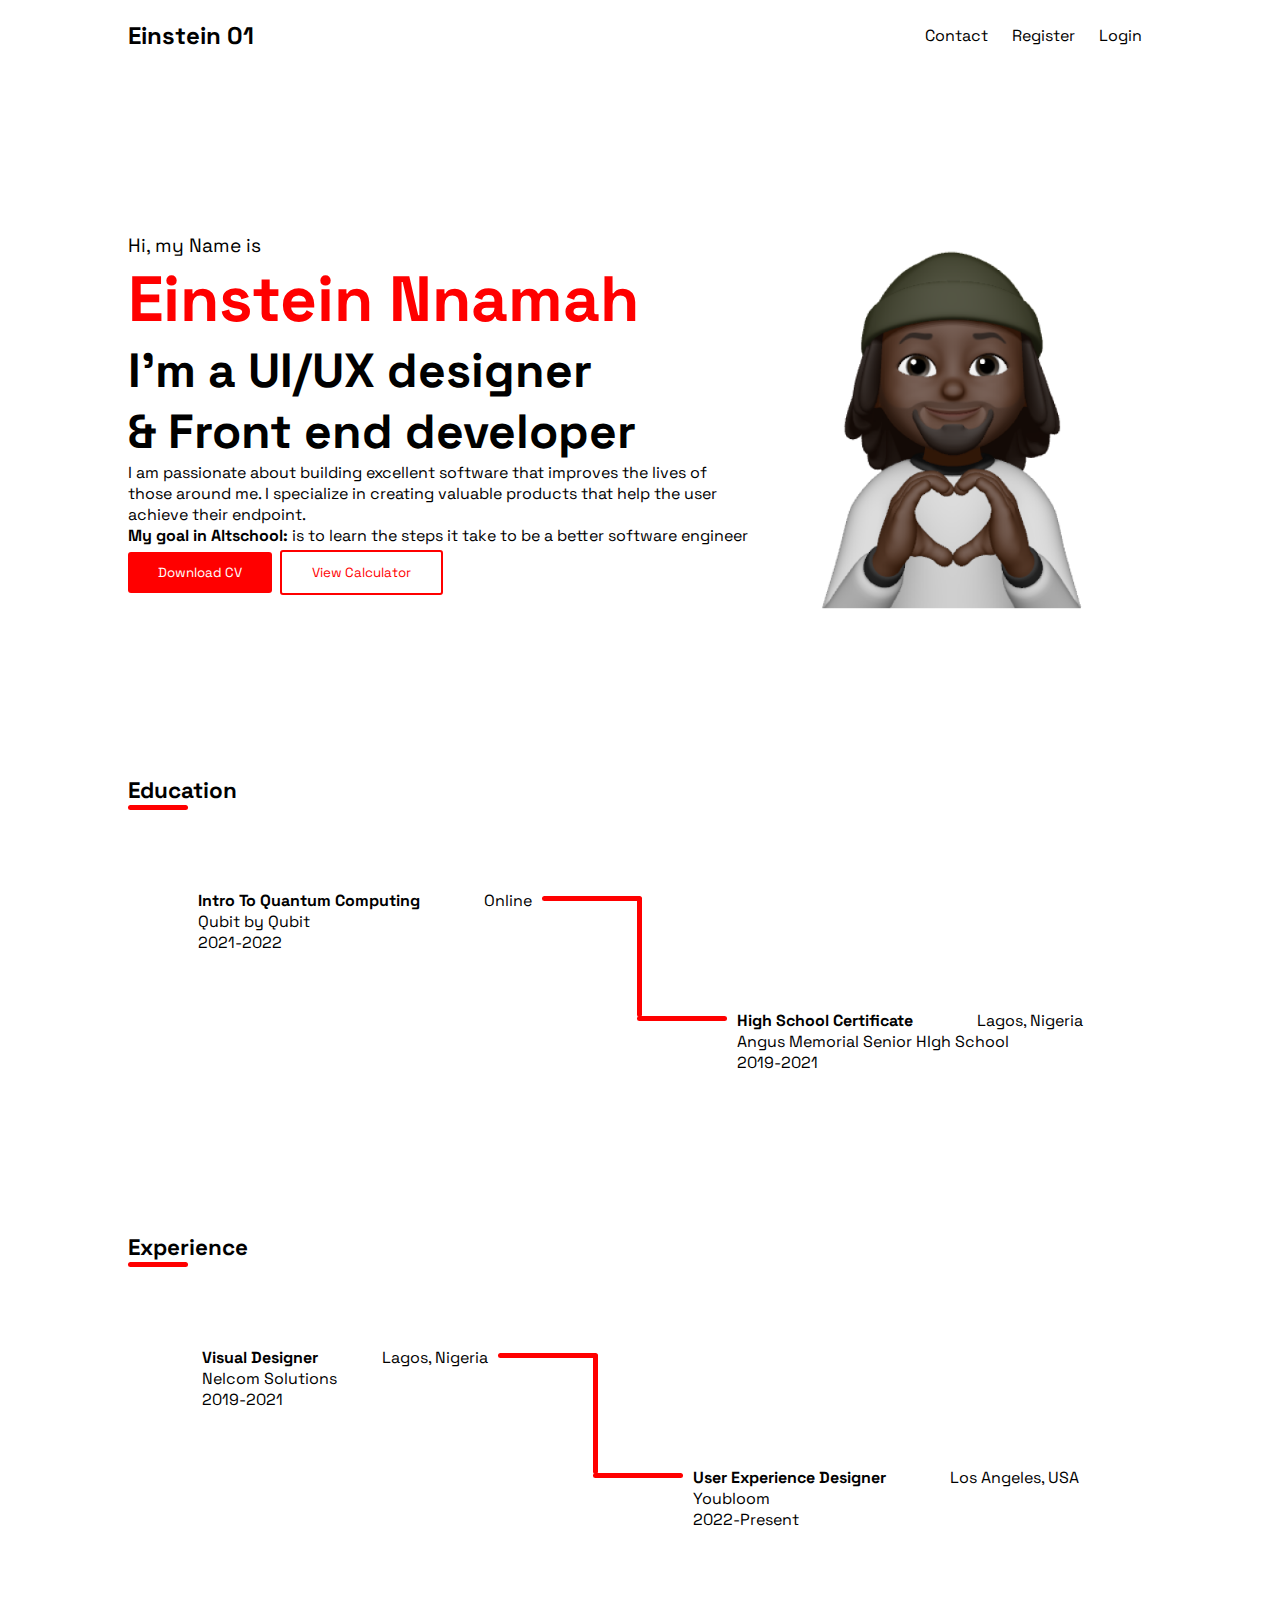
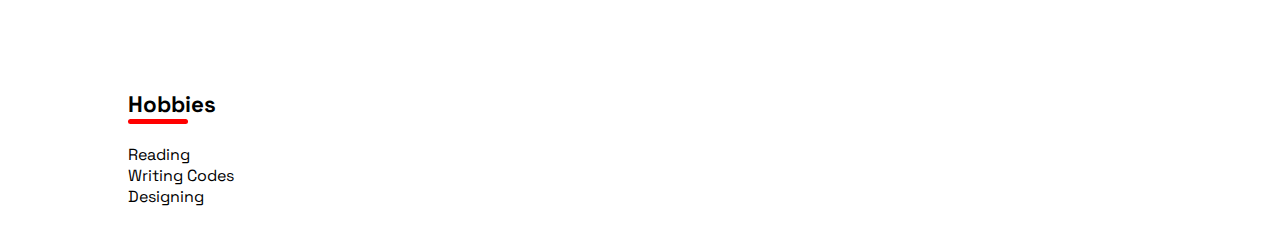
==== About.html @ 8664dbe8 "landing page" ====
<!DOCTYPE html>
<html lang="en">
<head>
    <meta charset="UTF-8">
    <meta http-equiv="X-UA-Compatible" content="IE=edge">
    <meta name="viewport" content="width=device-width, initial-scale=1.0">
    <title>About Me</title>
    <link rel="stylesheet" href="index.css">
   
</head>
<body>
    <div class="wrapper">
        <div class="header">
            <div>
             <a href="About.html"><h2>Einstein 01</h2></a> 
            </div>
            <div class="navbar_items">
    
              <a href=""><span>Contact</span></a> 
                <span>Register</span>
                <span>Login</span>
            </div>
           
        </div>

        <section class="intro_section">
            <div class="name_intro">
               <p>Hi, my Name is </p> 
             <h1> Einstein Nnamah </h1>  
              <h2>I'm a UI/UX designer<br /> & Front end developer</h2>  
              <p style="font-size: 16px;">I am passionate about building excellent software that improves the lives of those around me. I specialize in creating valuable products that help the user achieve their endpoint.</p>
                <p style="margin-top:10 ;font-size:16px ;"><span style="font-weight:bolder ;">My goal in Altschool:</span> is to learn the steps it take to be a better software engineer</p>
              <div>
                <a target="_blank" href="https://drive.google.com/file/d/1W6psn045lQSnOiVbLv_T-Wdykh7o3phQ/view?usp=sharing"><button class="cv_btn"> Download CV </button></a>
                <a href=""><button class="cal_btn">View Calculator</button></a>
            </div>
            </div>
            <div class="name_img">
                <img width="400px" src="./assets/circle.png" alt="">
            </div>
        </section>

        <section class="edu_section">
            <div class="edu_head">
                <h3>Education</h3>
                <hr>
            </div>
          
            <div class="edu1">
                <div class="edu1_text">
                    <span style="font-weight:bolder ;">Intro To Quantum Computing</span>
                    <span style="margin-left: 60px ; padding-right: 10px; "> Online</span>
                    <div class="">
                    <p>Qubit by Qubit</p>
                    <p>2021-2022</p>
                    </div>
                </div>
                <div class="all_eduline">
                    <hr class="edu_line1">
                    <hr class="edu_line2">
                    <hr class="edu_line3">
                </div>

                <div class="edu2" style="padding-left: 10px;">
                    <span style="font-weight:bolder ;">High School Certificate</span>
                    <span style="margin-left: 60px ;">Lagos, Nigeria</span>
                    <div class="">
                    <p>Angus Memorial Senior HIgh School</p>
                    <p>2019-2021</p>
                    </div>     
                </div>
          
            </div>
            

        </section>


        <section class="exp_section">
            <div class="edu_head">
                <h3>Experience</h3>
                <hr>
            </div>
          
            <div class="edu1">
                <div class="edu1_text">
                    <span style="font-weight:bolder ;">Visual Designer</span>
                    <span style="margin-left: 60px ; padding-right: 10px; "> Lagos, Nigeria</span>
                    <div class="">
                    <p>Nelcom Solutions</p>
                    <p>2019-2021</p>
                    </div>
                </div>
                <div class="all_eduline">
                    <hr class="edu_line1">
                    <hr class="edu_line2">
                    <hr class="edu_line3">
                </div>

                <div class="edu2" style="padding-left: 10px;">
                    <span style="font-weight:bolder ; ">User Experience Designer</span>
                    <span style="margin-left: 60px ;">  Los Angeles, USA</span>
                    <div class="">
                    <p>Youbloom</p>
                    <p>2022-Present</p>
                    </div>     
                </div>
          
            </div>
            

        </section>

        <section>
            <div class="edu_head">
                <h3>Hobbies</h3>
                <hr>
            </div>

            <div class="hobbies">
                Reading <br />
                Writing Codes <br />
                Designing 
            </div>
        </section>

    </div>
</body>
</html>
---- index.css ----
@import url('https://fonts.googleapis.com/css2?family=Space+Grotesk:wght@300;400;500;600;700&display=swap');
*{
    padding: 0;
    margin: 0;
    font-family: 'Space Grotesk', sans-serif;
}

a{
    text-decoration: none;
    color: black;
}

.wrapper{
    max-width: 1024px;
    margin: 0 auto;
    padding: 20px;
}

.header{
    display: flex;
    justify-content: space-between;
    align-items: center;
}

.navbar_items span{
    padding: 10px;
    cursor: pointer;
    transition: .3s ease-in;
}

.navbar_items span:hover{
    color: red;
}

.intro_section{
    width: fit-content;
    margin: 0 auto;
    display: flex;
    align-items: center;
    margin-top: 10rem;
}

.name_img {

}

.name_intro{
    font-size: 2rem;
}

.name_intro h1{
    color: red;
}

.name_intro p{
    font-size: 1.2rem;
}

.cv_btn{
    padding: 12px 30px;
    border: none;
    background-color: red;
    color: white;
    border-radius:3px;
    cursor: pointer;
    transition: .3s ease-in;
}



.cv_btn:hover{
    background-color: rgb(156, 27, 27);
}


.cal_btn{
    padding: 12px 30px;
    border: 2px solid red;
    background-color: white;
    color: red;
    border-radius:3px;
    cursor: pointer;
    transition: .3s ease-in;
}







.edu_head{
    margin-top: 10rem;
    font-size: 1.2rem;
}

.edu_head hr{
    width: 60px;
    height: 5px;
    border-radius: 3px;
    background-color: red;
    border: none;
}

.edu1{
    margin-top: 5rem;
    display: flex;
    align-items: flex-start;
    justify-content: center;
}


.all_eduline{
    position: relative;
    top: 6px;
}

.edu_line1{
    width: 100px;
    height: 5px;
    border-radius: 3px;
    background-color: red;
    border: none;
}

.edu_line2 {
    position: absolute;
    top: 1px;
    left: 95%;
    width: 5px;
    height: 120px;
    border-radius: 3px;
    background-color: red;
    border: none;
}

.edu_line3 {
    position: absolute;
    left: 95px;
    top: 120px;
    width: 90px;
    height: 5px;
    border-radius: 3px;
    background-color: red;
    border: none;
}

.edu2{
    margin-top: 120px;
    margin-left: 85px;
}

.hobbies{
    margin-top: 20px;
}
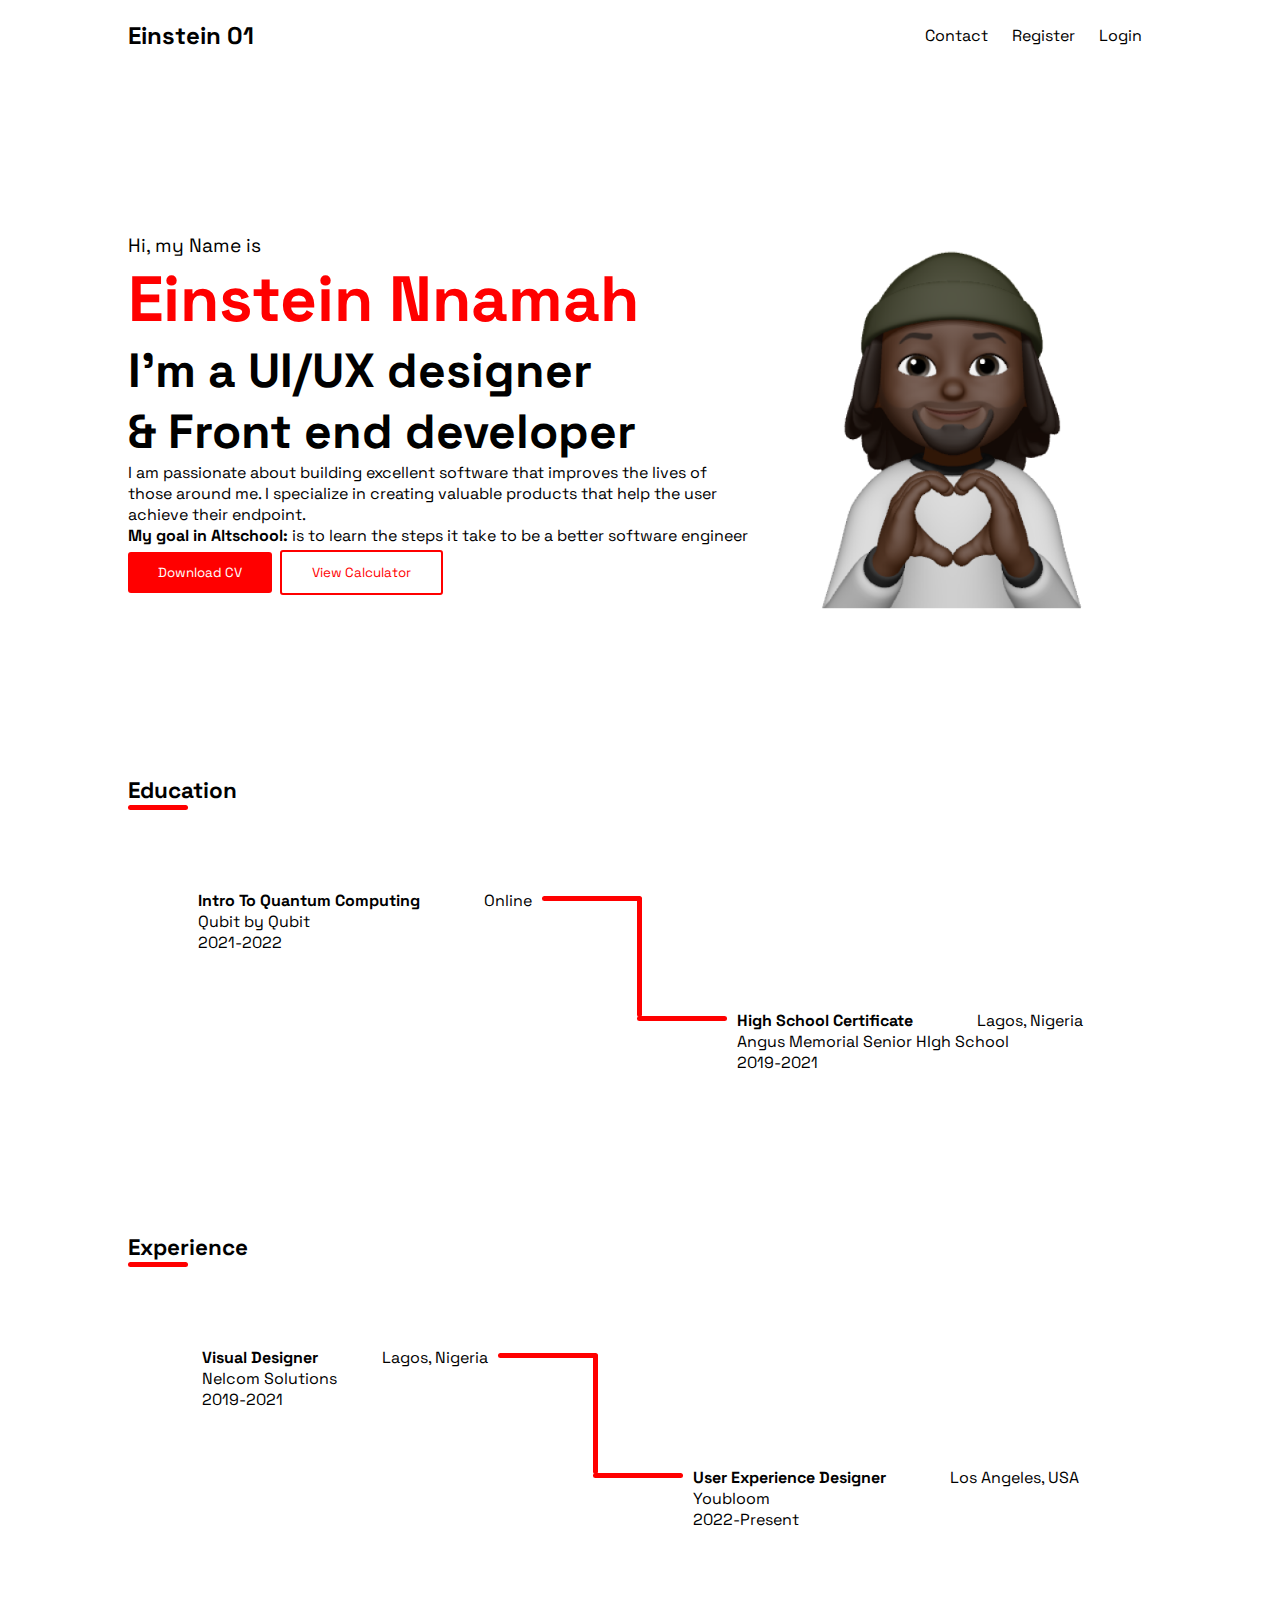
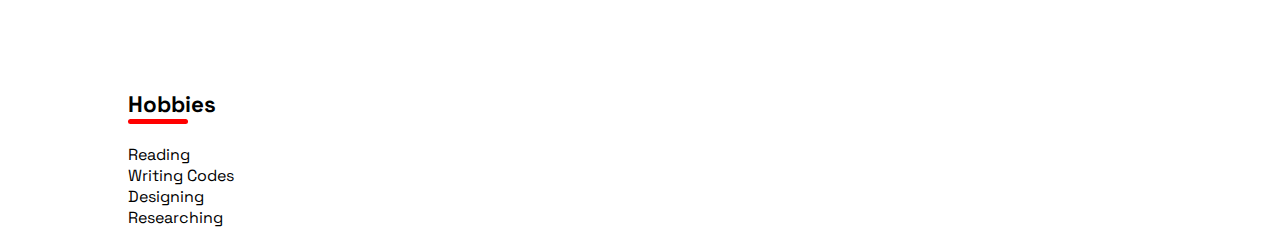
==== commit dca9db58: "relink of pages and little additions" ====
--- a/About.html
+++ b/About.html
@@ -5,7 +5,7 @@
     <meta http-equiv="X-UA-Compatible" content="IE=edge">
     <meta name="viewport" content="width=device-width, initial-scale=1.0">
     <title>About Me</title>
-    <link rel="stylesheet" href="index.css">
+    <link rel="stylesheet" href="about.css">
    
 </head>
 <body>
@@ -16,7 +16,7 @@
             </div>
             <div class="navbar_items">
     
-              <a href=""><span>Contact</span></a> 
+              <a href="./pages/Contact/contact.html"><span>Contact</span></a> 
                 <span>Register</span>
                 <span>Login</span>
             </div>
@@ -120,7 +120,8 @@
             <div class="hobbies">
                 Reading <br />
                 Writing Codes <br />
-                Designing 
+                Designing <br />
+                Researching
             </div>
         </section>
 
--- a/about.css
+++ b/about.css
@@ -0,0 +1,166 @@
+@import url('https://fonts.googleapis.com/css2?family=Space+Grotesk:wght@300;400;500;600;700&display=swap');
+*{
+    padding: 0;
+    margin: 0;
+    font-family: 'Space Grotesk', sans-serif;
+}
+
+a{
+    text-decoration: none;
+    color: black;
+}
+
+.wrapper{
+    max-width: 1024px;
+    margin: 0 auto;
+    padding: 20px;
+}
+
+.header{
+    display: flex;
+    justify-content: space-between;
+    align-items: center;
+}
+
+.navbar_items span{
+    padding: 10px;
+    cursor: pointer;
+    transition: .3s ease-in;
+}
+
+.active{
+    color: red;
+}
+
+.navbar_items span:hover{
+    color: red;
+}
+
+.intro_section{
+    width: fit-content;
+    margin: 0 auto;
+    display: flex;
+    align-items: center;
+    margin-top: 10rem;
+}
+
+.name_img {
+
+}
+
+.name_intro{
+    font-size: 2rem;
+}
+
+.name_intro h1{
+    color: red;
+}
+
+.name_intro p{
+    font-size: 1.2rem;
+}
+
+.cv_btn{
+    padding: 12px 30px;
+    border: none;
+    background-color: red;
+    color: white;
+    border-radius:3px;
+    cursor: pointer;
+    transition: .3s ease-in;
+}
+
+
+
+.cv_btn:hover{
+    background-color: rgb(156, 27, 27);
+}
+
+
+.cal_btn{
+    padding: 12px 30px;
+    border: 2px solid red;
+    background-color: white;
+    color: red;
+    border-radius:3px;
+    cursor: pointer;
+    transition: .3s ease-in;
+}
+
+.cal_btn:hover{
+    color: white;
+    background-color: red;
+}
+
+
+
+
+
+
+.edu_head{
+    margin-top: 10rem;
+    font-size: 1.2rem;
+}
+
+.edu_head hr{
+    width: 60px;
+    height: 5px;
+    border-radius: 3px;
+    background-color: red;
+    border: none;
+}
+
+.edu1{
+    margin-top: 5rem;
+    display: flex;
+    align-items: flex-start;
+    justify-content: center;
+}
+
+
+.all_eduline{
+    position: relative;
+    top: 6px;
+}
+
+.edu_line1{
+    width: 100px;
+    height: 5px;
+    border-radius: 3px;
+    background-color: red;
+    border: none;
+}
+
+.edu_line2 {
+    position: absolute;
+    top: 1px;
+    left: 95%;
+    width: 5px;
+    height: 120px;
+    border-radius: 3px;
+    background-color: red;
+    border: none;
+}
+
+.edu_line3 {
+    position: absolute;
+    left: 95px;
+    top: 120px;
+    width: 90px;
+    height: 5px;
+    border-radius: 3px;
+    background-color: red;
+    border: none;
+}
+
+.edu2{
+    margin-top: 120px;
+    margin-left: 85px;
+}
+
+.hobbies{
+    margin-top: 20px;
+}
+
+
+
